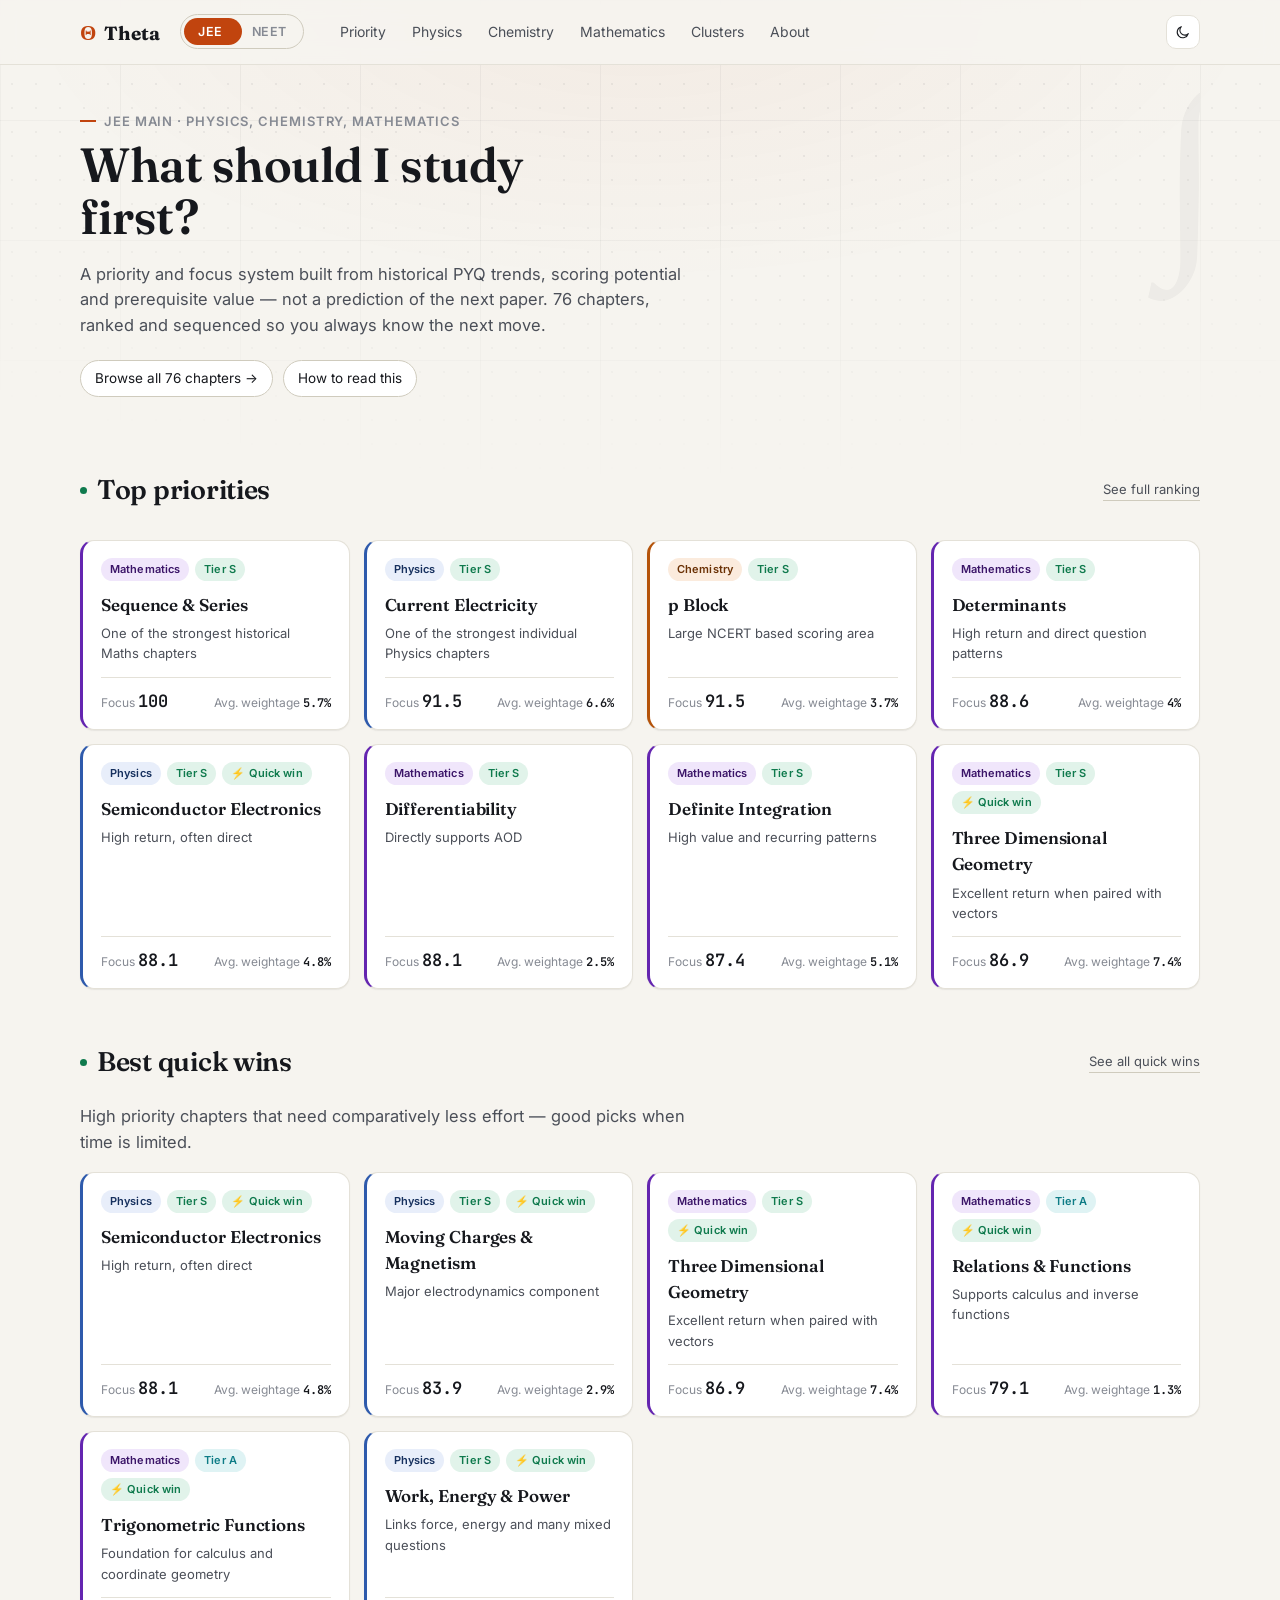
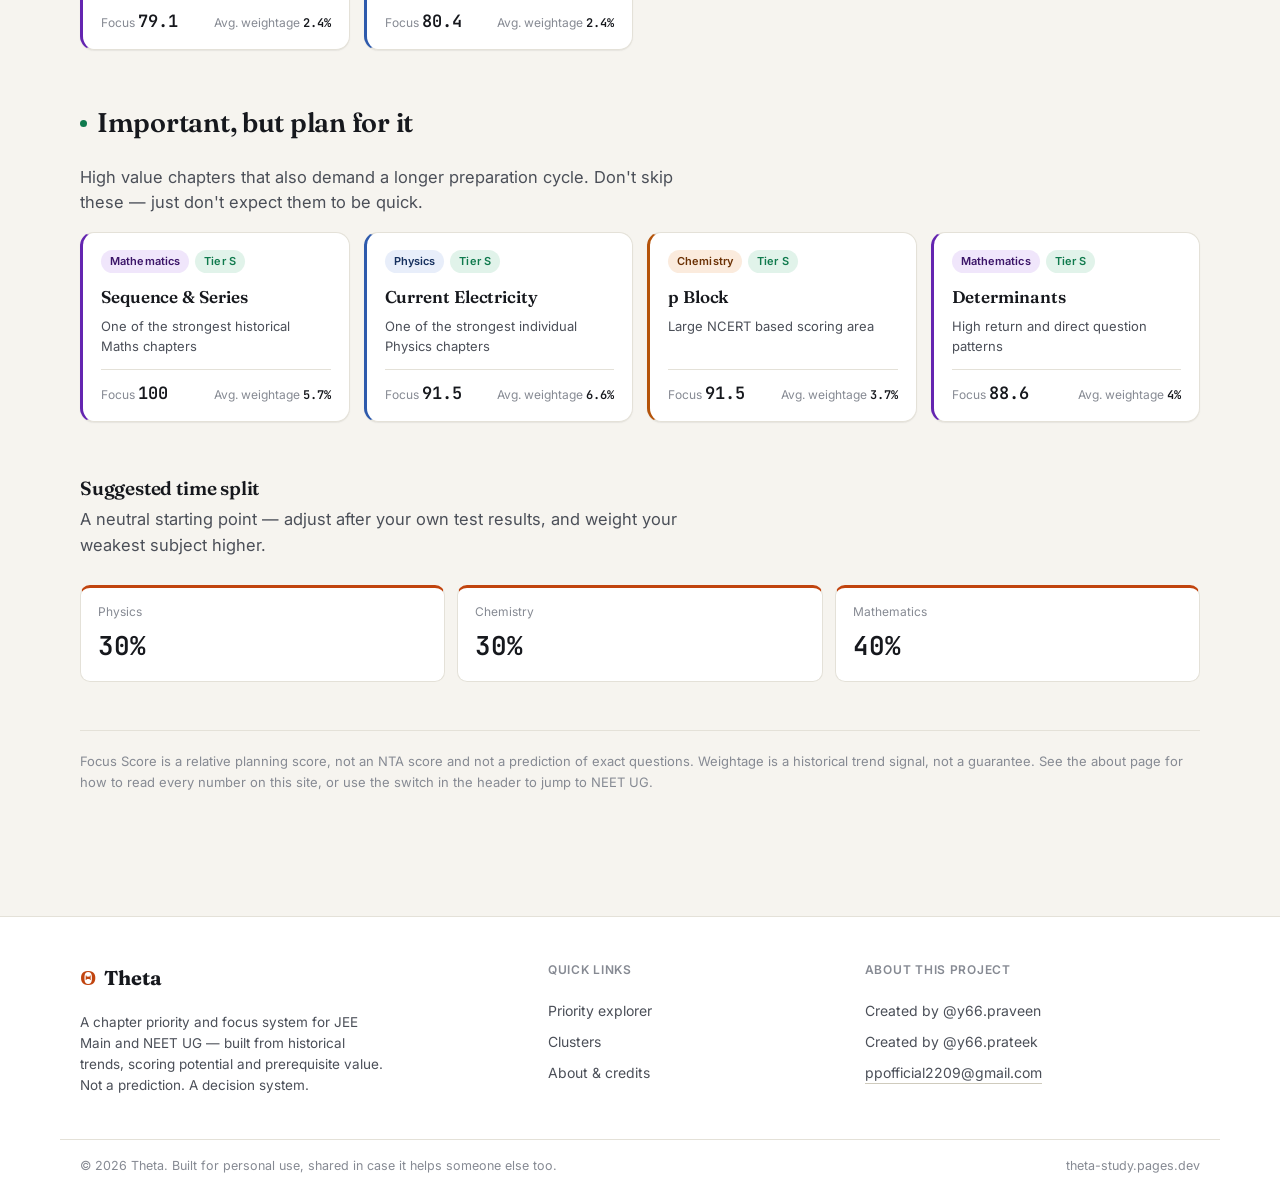
==== index.html @ f035efd3 "Initial Theta website" ====
<!DOCTYPE html>
<html lang="en">
<head>
<meta charset="UTF-8">
<meta name="viewport" content="width=device-width, initial-scale=1.0">
<meta name="theme-color" content="#F6F4EF" media="(prefers-color-scheme: light)">
<meta name="theme-color" content="#14161B" media="(prefers-color-scheme: dark)">

<title>Theta — what should I study first?</title>
<meta name="description" content="Theta is a chapter priority and focus system for JEE Main and NEET UG, built from historical trends, scoring potential and prerequisite value. Not a prediction — a decision system.">
<link rel="canonical" id="canonicalLink" href="https://theta-study.pages.dev/">

<meta property="og:type" content="website">
<meta property="og:title" content="Theta — what should I study first?">
<meta property="og:description" content="A priority and focus system for JEE Main and NEET UG.">
<meta property="og:site_name" content="Theta">

<link rel="preconnect" href="https://fonts.googleapis.com">
<link rel="preconnect" href="https://fonts.gstatic.com" crossorigin>
<link href="https://fonts.googleapis.com/css2?family=Fraunces:wght@500;600;700&family=Inter:wght@400;500;600&family=JetBrains+Mono:wght@500;600&display=swap" rel="stylesheet">
<link rel="stylesheet" href="/style.css">
<!-- Favicons -->
<!-- Dynamic JEE / NEET Favicons -->
<link rel="icon" type="image/x-icon" href="/icons/favicon-jee.ico" data-favicon="ico">
<link rel="icon" type="image/png" sizes="32x32" href="/icons/favicon-jee-32x32.png" data-favicon="32">
<link rel="icon" type="image/png" sizes="16x16" href="/icons/favicon-jee-16x16.png" data-favicon="16">
<link rel="apple-touch-icon" sizes="180x180" href="/icons/apple-touch-icon-jee.png" data-favicon="apple">
<script>
(function () {
  try {
    var saved = localStorage.getItem("theta_theme");
    var theme = saved === "dark" || saved === "light" ? saved
      : (window.matchMedia && window.matchMedia("(prefers-color-scheme: dark)").matches ? "dark" : "light");
    if (theme === "dark") document.documentElement.setAttribute("data-theme", "dark");
  } catch (e) {}
})();
</script>
</head>
<body>

<div class="bg-texture" aria-hidden="true"></div>
<div class="exam-transition" id="examTransition" aria-hidden="true"><span class="spinner"></span></div>

<header class="site-header">
  <div class="header-inner">
    <a href="/" class="brand" data-link data-nav="home">
      <span class="brand-mark" aria-hidden="true">&Theta;</span> Theta
    </a>

    <div class="exam-switch" id="examSwitch" role="group" aria-label="Switch exam">
      <button type="button" class="exam-switch-opt" data-exam-opt="jee">JEE</button>
      <button type="button" class="exam-switch-opt" data-exam-opt="neet">NEET</button>
      <span class="exam-switch-thumb" aria-hidden="true"></span>
    </div>

    <nav class="main-nav" id="mainNav">
      <a data-link data-nav="priority">Priority</a>
      <a data-link data-nav="subjects"></a>
      <a data-link data-nav="clusters">Clusters</a>
      <a data-link data-nav="about">About</a>
    </nav>
    <button id="themeToggle" class="theme-toggle" type="button" aria-label="Toggle dark mode" title="Toggle dark mode">
      <svg width="16" height="16" viewBox="0 0 24 24" fill="none" xmlns="http://www.w3.org/2000/svg">
        <path d="M20 14.5A8.5 8.5 0 1 1 9.5 4a7 7 0 0 0 10.5 10.5Z" stroke="currentColor" stroke-width="1.6" stroke-linejoin="round"/>
      </svg>
    </button>
    <button id="menuToggle" class="menu-toggle" type="button" aria-label="Open menu" aria-controls="mobileNavPanel" aria-expanded="false">
      <svg class="icon-menu" width="18" height="18" viewBox="0 0 24 24" fill="none" xmlns="http://www.w3.org/2000/svg" aria-hidden="true">
        <path d="M4 7h16M4 12h16M4 17h16" stroke="currentColor" stroke-width="1.7" stroke-linecap="round"/>
      </svg>
      <svg class="icon-close" width="18" height="18" viewBox="0 0 24 24" fill="none" xmlns="http://www.w3.org/2000/svg" aria-hidden="true">
        <path d="M6 6l12 12M18 6L6 18" stroke="currentColor" stroke-width="1.7" stroke-linecap="round"/>
      </svg>
    </button>
  </div>
</header>

<div class="mobile-nav-backdrop" id="mobileNavBackdrop"></div>
<aside class="mobile-nav-panel" id="mobileNavPanel" aria-hidden="true">
  <div class="panel-head">
    <span class="brand"><span class="brand-mark" aria-hidden="true">&Theta;</span> Theta</span>
    <button id="mobileNavClose" class="menu-toggle" type="button" aria-label="Close menu">
      <svg width="18" height="18" viewBox="0 0 24 24" fill="none" xmlns="http://www.w3.org/2000/svg" aria-hidden="true">
        <path d="M6 6l12 12M18 6L6 18" stroke="currentColor" stroke-width="1.7" stroke-linecap="round"/>
      </svg>
    </button>
  </div>
  <div class="exam-switch exam-switch-mobile" id="examSwitchMobile" role="group" aria-label="Switch exam">
    <button type="button" class="exam-switch-opt" data-exam-opt="jee">JEE</button>
    <button type="button" class="exam-switch-opt" data-exam-opt="neet">NEET</button>
    <span class="exam-switch-thumb" aria-hidden="true"></span>
  </div>
  <nav class="inner" id="mobileNavInner">
    <a data-link data-nav="priority">Priority</a>
    <a data-link data-nav="subjects"></a>
    <a data-link data-nav="clusters">Clusters</a>
    <a data-link data-nav="about">About</a>
  </nav>
</aside>

<main class="page" id="pageArea">
  <!-- Views render here -->
</main>

<footer class="site-footer-full">
  <div class="footer-inner">
    <div class="footer-col footer-brand-col">
      <div class="brand" style="font-size:20px;"><span class="brand-mark" aria-hidden="true">&Theta;</span> Theta</div>
      <p class="footer-tagline">A chapter priority and focus system for JEE Main and NEET UG — built from historical
      trends, scoring potential and prerequisite value. Not a prediction. A decision system.</p>
    </div>
    <div class="footer-col">
      <h4>Quick links</h4>
      <a data-link data-nav="priority">Priority explorer</a>
      <a data-link data-nav="clusters">Clusters</a>
      <a data-link data-nav="about">About &amp; credits</a>
    </div>
    <div class="footer-col">
      <h4>About this project</h4>
      <a href="https://www.instagram.com/y66.praveen/" target="_blank" rel="noopener">
        Created by @y66.praveen
      </a>
      <a href="https://www.instagram.com/y66.prateek/" target="_blank" rel="noopener">
        Created by @y66.prateek
      </a>
      <a href="mailto:ppofficial2209@gmail.com" class="footer-text footer-email">ppofficial2209@gmail.com</a>

    </div>
  </div>
  <div class="footer-bottom">
    <span>&copy; 2026 Theta. Built for personal use, shared in case it helps someone else too.</span>
    <span>theta-study.pages.dev</span>
  </div>
</footer>

<script src="/data.js"></script>
<script src="/data_neet.js"></script>
<script src="/seo.js"></script>
<script src="/script.js"></script>
</body>
</html>
---- style.css ----
/* ===========================================================================
   JEE Focus — design tokens & global styles
   Palette unchanged: warm paper, dark ink, three subject hues, four tier hues.
   This pass adds depth/hierarchy on top of that palette — no new hues added.
   =========================================================================== */

:root {
  --paper: #F6F4EF;
  --paper-raised: #FFFFFF;
  --ink: #16181D;
  --ink-soft: #4B4F58;
  --ink-mute: #868A93;
  --line: #E4E1D8;
  --line-strong: #CFCBBD;

  --physics: #2E5AAC;
  --physics-bg: #E8EEFA;
  --physics-ink: #16305E;

  --chemistry: #B4530A;
  --chemistry-bg: #FBEBDD;
  --chemistry-ink: #6B3105;

  --maths: #6425B0;
  --maths-bg: #F0E6FB;
  --maths-ink: #3B1568;

  --tier-s: #0F7A4D;
  --tier-s-bg: #E1F3EA;
  --tier-a: #0E7C86;
  --tier-a-bg: #DFF3F4;
  --tier-b: #B07A0A;
  --tier-b-bg: #FBEFD8;
  --tier-c: #6B6F78;
  --tier-c-bg: #EBEAE5;

  --accent-line: #D97706;
  --accent-line-jee: #C1440E;
  --accent-line-neet: #2454C7;

  --botany: #3F7D3B;
  --botany-bg: #E6F0E3;
  --botany-ink: #24491F;
  --zoology: #1F7A72;
  --zoology-bg: #E1F1EF;
  --zoology-ink: #0F433E;

  --dot-color: rgba(22, 24, 29, 0.06);
  --grid-line: rgba(22, 24, 29, 0.045);

  --radius: 10px;
  --radius-lg: 14px;
  --font-display: "Fraunces", Georgia, serif;
  --font-body: "Inter", -apple-system, sans-serif;
  --font-mono: "JetBrains Mono", monospace;

  --shadow-card: 0 1px 2px rgba(20,18,10,0.04), 0 1px 0 rgba(20,18,10,0.03);
  --shadow-hover: 0 10px 24px rgba(20,18,10,0.10);
}

[data-theme="dark"] {
  --paper: #14161B;
  --paper-raised: #1C1F26;
  --ink: #EDEBE3;
  --ink-soft: #B7B9BF;
  --ink-mute: #7C7F87;
  --line: #2A2D34;
  --line-strong: #3A3E47;

  --physics-bg: #1B2740;
  --physics-ink: #A9C2F0;
  --chemistry-bg: #3A2410;
  --chemistry-ink: #F3B980;
  --maths-bg: #2A1B42;
  --maths-ink: #D2AEF2;

  --tier-s-bg: #113526;
  --tier-a-bg: #103135;
  --tier-b-bg: #362A0E;
  --tier-c-bg: #2A2B2E;

  --botany-bg: #16321A;
  --botany-ink: #8FCB84;
  --zoology-bg: #123330;
  --zoology-ink: #7FD6CD;

  --dot-color: rgba(237, 235, 227, 0.055);
  --grid-line: rgba(237, 235, 227, 0.035);

  --shadow-card: 0 1px 2px rgba(0,0,0,0.3);
  --shadow-hover: 0 14px 30px rgba(0,0,0,0.45);
}

[data-exam="jee"] { --accent-line: var(--accent-line-jee); --exam-wash: rgba(193, 68, 14, 0.05); }
[data-exam="neet"] { --accent-line: var(--accent-line-neet); --exam-wash: rgba(36, 84, 199, 0.05); }
[data-theme="dark"][data-exam="jee"] { --exam-wash: rgba(216, 96, 48, 0.07); }
[data-theme="dark"][data-exam="neet"] { --exam-wash: rgba(90, 140, 235, 0.08); }

* { box-sizing: border-box; }
html { scroll-behavior: smooth; }
@media (prefers-reduced-motion: reduce) {
  html { scroll-behavior: auto; }
  *, *::before, *::after {
    animation-duration: 0.001ms !important;
    transition-duration: 0.001ms !important;
  }
}

body {
  margin: 0;
  background: var(--paper);
  color: var(--ink);
  font-family: var(--font-body);
  font-size: 16px;
  line-height: 1.55;
  -webkit-font-smoothing: antialiased;
  position: relative;
}

/* ---------------------------------------------------------------------
   Background texture — fine dot grid + a faint coordinate line pair.
   Fixed, decorative, never intercepts clicks, identical structure in
   both themes (only --dot-color / --grid-line swap).
   --------------------------------------------------------------------- */
.bg-texture {
  position: fixed;
  inset: 0;
  z-index: -1;
  pointer-events: none;
  background-image:
    radial-gradient(ellipse 70% 45% at 50% 0%, var(--exam-wash), transparent 70%),
    radial-gradient(circle, var(--dot-color) 1px, transparent 1px),
    linear-gradient(var(--grid-line) 1px, transparent 1px),
    linear-gradient(90deg, var(--grid-line) 1px, transparent 1px);
  background-size: 100% 100%, 24px 24px, 120px 120px, 120px 120px;
  background-position: 0 0, 0 0, 0 0, 0 0;
  mask-image: radial-gradient(ellipse 100% 60% at 50% 0%, black 40%, transparent 90%);
  transition: background-image .3s ease;
}

a { color: inherit; text-decoration: none; }
button, input, select { font-family: inherit; font-size: inherit; color: inherit; }

h1, h2, h3, h4 {
  font-family: var(--font-display);
  font-weight: 600;
  margin: 0 0 0.4em;
  letter-spacing: -0.01em;
}
h1 { font-size: clamp(32px, 5vw, 48px); line-height: 1.08; }
h2 { font-size: clamp(21px, 2.8vw, 27px); }
h3 { font-size: 18px; }
p { margin: 0 0 1em; color: var(--ink-soft); }

.num { font-family: var(--font-mono); font-variant-numeric: tabular-nums; }

:focus-visible { outline: 2px solid var(--accent-line); outline-offset: 2px; }

/* ---------------------------------------------------------------------
   Header / nav
   --------------------------------------------------------------------- */
.site-header {
  position: sticky;
  top: 0;
  z-index: 40;
  background: color-mix(in srgb, var(--paper) 88%, transparent);
  backdrop-filter: blur(10px);
  border-bottom: 1px solid var(--line);
}
.header-inner {
  max-width: 1160px;
  margin: 0 auto;
  padding: 14px 20px;
  display: flex;
  align-items: center;
  gap: 20px;
}
.brand {
  font-family: var(--font-display);
  font-weight: 700;
  font-size: 19px;
  display: flex;
  align-items: baseline;
  gap: 8px;
  white-space: nowrap;
}
.brand .brand-mark {
  color: var(--accent-line);
  font-family: var(--font-display);
  font-size: 21px;
  transition: color .25s ease;
}

.main-nav {
  display: flex;
  gap: 2px;
  margin-left: 4px;
}
.main-nav a {
  position: relative;
  padding: 7px 12px;
  border-radius: var(--radius);
  font-size: 14px;
  color: var(--ink-soft);
  transition: color .15s;
}
.main-nav a::after {
  content: "";
  position: absolute;
  left: 12px;
  right: 12px;
  bottom: 3px;
  height: 2px;
  background: var(--accent-line);
  transform: scaleX(0);
  transform-origin: left;
  transition: transform .18s ease;
}
.main-nav a:hover { color: var(--ink); }
.main-nav a:hover::after, .main-nav a.active::after { transform: scaleX(1); }
.main-nav a.active { color: var(--ink); font-weight: 600; }

.theme-toggle, .menu-toggle {
  border: 1px solid var(--line);
  background: var(--paper-raised);
  border-radius: var(--radius);
  width: 34px;
  height: 34px;
  display: flex;
  align-items: center;
  justify-content: center;
  cursor: pointer;
  flex: none;
}
.theme-toggle { margin-left: auto; }
@media (max-width: 760px) {
  .theme-toggle { margin-left: 0; }
}
.menu-toggle { display: none; }
.menu-toggle .icon-close { display: none; }
.menu-toggle[aria-expanded="true"] .icon-menu { display: none; }
.menu-toggle[aria-expanded="true"] .icon-close { display: block; }

/* Slide-in drawer (right side) + backdrop, replacing the old dropdown. */
.mobile-nav-backdrop {
  position: fixed;
  inset: 0;
  background: rgba(12, 11, 8, 0.45);
  opacity: 0;
  pointer-events: none;
  transition: opacity .22s ease;
  z-index: 55;
}
.mobile-nav-backdrop.open { opacity: 1; pointer-events: auto; }

.mobile-nav-panel {
  display: none;
  position: fixed;
  top: 0;
  right: 0;
  height: 100vh;
  width: min(78vw, 300px);
  background: var(--paper-raised);
  border-left: 1px solid var(--line);
  box-shadow: -14px 0 34px rgba(0, 0, 0, 0.18);
  transform: translateX(100%);
  transition: transform .28s ease;
  z-index: 60;
  flex-direction: column;
}
.mobile-nav-panel.open { transform: translateX(0); }
.mobile-nav-panel .panel-head {
  display: flex;
  align-items: center;
  justify-content: space-between;
  padding: 16px 18px;
  border-bottom: 1px solid var(--line);
  flex: none;
}
.mobile-nav-panel .panel-head .brand { font-size: 17px; }
.mobile-nav-panel .inner {
  padding: 10px;
  display: flex;
  flex-direction: column;
  gap: 2px;
  overflow-y: auto;
}
.mobile-nav-panel a {
  padding: 14px 14px;
  font-size: 15.5px;
  color: var(--ink-soft);
  border-radius: var(--radius);
  transition: background .15s, color .15s;
}
.mobile-nav-panel a:hover { background: var(--paper); color: var(--ink); }
.mobile-nav-panel a.active { background: var(--paper); color: var(--ink); font-weight: 600; }

@media (max-width: 760px) {
  .main-nav { display: none; }
  .menu-toggle { display: flex; }
  .mobile-nav-panel { display: flex; }
  .header-inner > .exam-switch { display: none; }
}

/* ---------------------------------------------------------------------
   Layout
   --------------------------------------------------------------------- */
.page { max-width: 1160px; margin: 0 auto; padding: 28px 20px 84px; }
.page-enter { animation: pageIn .3s ease both; }
@keyframes pageIn { from { opacity: 0; transform: translateY(6px); } to { opacity: 1; transform: none; } }

.eyebrow {
  font-size: 13px;
  color: var(--ink-mute);
  text-transform: uppercase;
  letter-spacing: .07em;
  font-weight: 600;
  margin-bottom: 8px;
  display: flex;
  align-items: center;
  gap: 8px;
}
.eyebrow::before {
  content: "";
  width: 16px;
  height: 2px;
  background: var(--accent-line);
  display: inline-block;
}
.lede { font-size: 16.5px; color: var(--ink-soft); max-width: 620px; }

.section { margin-top: 52px; }
.section-head {
  display: flex;
  align-items: baseline;
  justify-content: space-between;
  gap: 12px;
  margin-bottom: 18px;
}
.section-head h2 { display: flex; align-items: center; gap: 10px; }
.section-head h2::before {
  content: "";
  width: 7px;
  height: 7px;
  border-radius: 50%;
  background: var(--tier-s);
  display: inline-block;
}
.section-head .see-all {
  font-size: 13px;
  color: var(--ink-soft);
  border-bottom: 1px solid var(--line-strong);
  padding-bottom: 1px;
  white-space: nowrap;
}
.section-head .see-all:hover { color: var(--ink); border-color: var(--ink); }

/* ---------------------------------------------------------------------
   Hero
   --------------------------------------------------------------------- */
.page-hero {
  position: relative;
  padding: 18px 0 20px;
  overflow: hidden;
}
.page-hero .glyph {
  position: absolute;
  font-family: var(--font-display);
  font-size: 220px;
  line-height: 1;
  color: var(--ink);
  opacity: .035;
  top: -40px;
  right: -20px;
  pointer-events: none;
  user-select: none;
}
.page-hero h1 { max-width: 15ch; }
.page-hero .lede { margin-top: 14px; }
.hero-actions { display: flex; gap: 10px; margin-top: 22px; flex-wrap: wrap; }

/* ---------------------------------------------------------------------
   Badges (subject / tier / effort)
   --------------------------------------------------------------------- */
.badge {
  display: inline-flex;
  align-items: center;
  gap: 4px;
  font-size: 11px;
  font-weight: 600;
  padding: 3px 9px;
  border-radius: 20px;
  letter-spacing: .01em;
  white-space: nowrap;
}
.badge-physics { background: var(--physics-bg); color: var(--physics-ink); }
.badge-chemistry { background: var(--chemistry-bg); color: var(--chemistry-ink); }
.badge-maths { background: var(--maths-bg); color: var(--maths-ink); }
.badge-tier-s { background: var(--tier-s-bg); color: var(--tier-s); }
.badge-tier-a { background: var(--tier-a-bg); color: var(--tier-a); }
.badge-tier-b { background: var(--tier-b-bg); color: var(--tier-b); }
.badge-tier-c { background: var(--tier-c-bg); color: var(--tier-c); }
.badge-quickwin { background: var(--tier-s-bg); color: var(--tier-s); }
.badge-outline { background: transparent; border: 1px solid var(--line-strong); color: var(--ink-soft); }

/* ---------------------------------------------------------------------
   Chapter cards
   --------------------------------------------------------------------- */
.card-grid { display: grid; grid-template-columns: repeat(auto-fill, minmax(252px, 1fr)); gap: 14px; }

.chapter-card {
  --subj-color: var(--ink-mute);
  background: var(--paper-raised);
  border: 1px solid var(--line);
  border-left: 3px solid var(--subj-color);
  border-radius: var(--radius-lg);
  padding: 17px 18px 15px;
  box-shadow: var(--shadow-card);
  transition: transform .16s ease, box-shadow .16s ease, border-color .16s ease;
  display: flex;
  flex-direction: column;
  height: 100%;
}
.chapter-card.subj-physics { --subj-color: var(--physics); }
.chapter-card.subj-chemistry { --subj-color: var(--chemistry); }
.chapter-card.subj-maths { --subj-color: var(--maths); }

.chapter-card:hover {
  transform: translateY(-3px);
  box-shadow: var(--shadow-hover);
  border-color: var(--line-strong);
}
.chapter-card .row-top {
  display: flex;
  flex-wrap: wrap;
  align-items: center;
  gap: 6px;
  margin-bottom: 11px;
}
.chapter-card h3 { font-size: 17px; margin: 0 0 5px; letter-spacing: -0.005em; }
.chapter-card .why {
  font-size: 13px;
  color: var(--ink-soft);
  margin: 0 0 13px;
  display: -webkit-box;
  -webkit-line-clamp: 2;
  line-clamp: 2; /* standard property for compatibility */
  -webkit-box-orient: vertical;
  overflow: hidden;
}
.chapter-card .stat-row {
  display: flex;
  justify-content: space-between;
  align-items: baseline;
  font-size: 12px;
  color: var(--ink-mute);
  border-top: 1px solid var(--line);
  padding-top: 10px;
  margin-top: auto;
}
.chapter-card .stat-row .stat-primary .num { font-size: 17px; color: var(--ink); font-weight: 600; }
.chapter-card .stat-row b { color: var(--ink); font-weight: 600; font-family: var(--font-mono); }

/* ---------------------------------------------------------------------
   Filter bar
   --------------------------------------------------------------------- */
.controls-panel {
  background: var(--paper-raised);
  border: 1px solid var(--line);
  border-radius: var(--radius-lg);
  padding: 14px 16px;
  margin-bottom: 18px;
  box-shadow: var(--shadow-card);
}
.filter-bar { display: flex; flex-wrap: wrap; gap: 8px; align-items: center; }
.filter-bar + .filter-bar { margin-top: 10px; padding-top: 10px; border-top: 1px solid var(--line); }
.filter-group-label {
  font-size: 11px;
  text-transform: uppercase;
  letter-spacing: .05em;
  color: var(--ink-mute);
  margin-right: 2px;
}
.filter-chip {
  font-size: 13px;
  padding: 6px 12px;
  border-radius: 20px;
  border: 1px solid var(--line-strong);
  background: var(--paper);
  color: var(--ink-soft);
  cursor: pointer;
  transition: transform .12s ease, background .15s, color .15s, border-color .15s;
}
.filter-chip:hover { border-color: var(--ink-soft); transform: translateY(-1px); }
.filter-chip.active { background: var(--ink); color: var(--paper); border-color: var(--ink); }
.filter-divider { width: 1px; height: 18px; background: var(--line-strong); margin: 0 2px; }
.sort-row { font-size: 13px; color: var(--ink-mute); gap: 14px; }
.sort-row a.active-sort { font-weight: 600; color: var(--ink); }
.result-count { font-size: 13px; color: var(--ink-mute); margin-bottom: 12px; }

/* ---------------------------------------------------------------------
   Priority list (ranking)
   --------------------------------------------------------------------- */
.priority-list { display: flex; flex-direction: column; gap: 7px; }
.priority-row {
  display: grid;
  grid-template-columns: 44px 1fr 90px 74px;
  align-items: center;
  gap: 14px;
  padding: 13px 16px;
  background: var(--paper-raised);
  border: 1px solid var(--line);
  border-radius: var(--radius);
  transition: border-color .15s, transform .15s, box-shadow .15s;
}
.priority-row:hover { border-color: var(--line-strong); transform: translateX(3px); box-shadow: var(--shadow-card); }
.priority-row .rank {
  color: var(--ink-mute);
  font-family: var(--font-mono);
  font-size: 15px;
  text-align: center;
}
.priority-row.top-rank .rank {
  color: var(--paper);
  background: var(--tier-s);
  border-radius: 50%;
  width: 30px;
  height: 30px;
  display: flex;
  align-items: center;
  justify-content: center;
  font-weight: 700;
  font-size: 13px;
}
.priority-row .chap { display: flex; align-items: center; gap: 8px; flex-wrap: wrap; }
.priority-row .chap-name { font-weight: 600; font-size: 14.5px; }
.priority-row .metric { text-align: right; font-family: var(--font-mono); font-size: 14.5px; }
.priority-row .metric-label {
  display: block;
  font-size: 10px;
  color: var(--ink-mute);
  font-family: var(--font-body);
  text-transform: uppercase;
  letter-spacing: .04em;
}

@media (max-width: 720px) {
  .priority-row { grid-template-columns: 34px 1fr; row-gap: 8px; }
  .priority-row .metric { text-align: left; }
  .priority-row .metrics-wrap { grid-column: 1 / -1; display: flex; gap: 22px; }
}

/* ---------------------------------------------------------------------
   Chapter detail
   --------------------------------------------------------------------- */
.detail-head { display: flex; flex-wrap: wrap; gap: 8px; align-items: center; margin-bottom: 12px; }

.stat-cards { display: grid; grid-template-columns: repeat(auto-fit, minmax(140px, 1fr)); gap: 12px; margin: 26px 0; }
.stat-card {
  background: var(--paper-raised);
  border: 1px solid var(--line);
  border-top: 3px solid var(--accent-line);
  border-radius: var(--radius);
  padding: 15px 17px;
}
.stat-card .label { font-size: 12px; color: var(--ink-mute); margin-bottom: 5px; }
.stat-card .value { font-family: var(--font-mono); font-size: 26px; font-weight: 600; }

.stat-strip {
  display: flex;
  flex-wrap: wrap;
  gap: 24px;
  padding: 14px 0;
  border-top: 1px solid var(--line);
  border-bottom: 1px solid var(--line);
  margin: 20px 0;
}
.stat-strip .item { display: flex; flex-direction: column; gap: 2px; }
.stat-strip .item .label { font-size: 12px; color: var(--ink-mute); }
.stat-strip .item .value { font-family: var(--font-mono); font-size: 17px; font-weight: 600; color: var(--ink); }

.detail-section { margin-top: 34px; }
.detail-section h2 { font-size: 19px; }
.kv-list { display: grid; grid-template-columns: 160px 1fr; gap: 9px 16px; font-size: 14.5px; }
.kv-list dt { color: var(--ink-mute); }
.kv-list dd { margin: 0; }
.pill-links { display: flex; flex-wrap: wrap; gap: 8px; }
.pill-link {
  padding: 7px 14px;
  border-radius: 20px;
  border: 1px solid var(--line-strong);
  font-size: 13.5px;
  background: var(--paper-raised);
  transition: border-color .15s, transform .15s;
}
.pill-link:hover { border-color: var(--ink-soft); transform: translateY(-1px); }
.callout {
  background: var(--paper-raised);
  border-left: 3px solid var(--accent-line);
  border-radius: 0 var(--radius) var(--radius) 0;
  padding: 13px 17px;
  font-size: 14px;
  color: var(--ink-soft);
}

/* ---------------------------------------------------------------------
   Cluster sequence
   --------------------------------------------------------------------- */
.cluster-card {
  background: var(--paper-raised);
  border: 1px solid var(--line);
  border-radius: var(--radius-lg);
  padding: 19px 21px;
  box-shadow: var(--shadow-card);
  margin-bottom: 14px;
  transition: transform .15s, box-shadow .15s;
}
.cluster-card:hover { transform: translateY(-2px); box-shadow: var(--shadow-hover); }
.cluster-seq { display: flex; flex-wrap: wrap; align-items: center; gap: 6px; margin: 11px 0; font-size: 14px; }
.cluster-seq .step { padding: 5px 11px; background: var(--paper); border: 1px solid var(--line); border-radius: 20px; }
.cluster-seq .arrow { color: var(--ink-mute); }
.cluster-meta { display: grid; grid-template-columns: repeat(auto-fit, minmax(170px,1fr)); gap: 12px; margin-top: 14px; font-size: 13px; }
.cluster-meta div span { display: block; color: var(--ink-mute); font-size: 11px; text-transform: uppercase; letter-spacing: .04em; margin-bottom: 3px; }

/* ---------------------------------------------------------------------
   About Page Custom Stylings
   --------------------------------------------------------------------- */
.formula-container {
  margin: 22px 0;
}
.formula-box {
  background: var(--paper-raised);
  border: 1px solid var(--line-strong);
  border-left: 4px solid var(--accent-line);
  padding: 20px;
  border-radius: var(--radius);
  font-family: var(--font-mono);
  font-size: clamp(13px, 1.8vw, 15px);
  color: var(--ink);
  box-shadow: var(--shadow-card);
  text-align: center;
  margin-bottom: 20px;
}
.methodology-list {
  display: flex;
  flex-direction: column;
  gap: 14px;
  margin: 24px 0;
  padding: 0;
  list-style: none;
}
.methodology-item {
  display: flex;
  align-items: flex-start;
  gap: 14px;
  font-size: 15px;
  color: var(--ink-soft);
}
.methodology-icon {
  background: var(--exam-wash);
  color: var(--accent-line);
  width: 26px;
  height: 26px;
  border-radius: 50%;
  display: flex;
  align-items: center;
  justify-content: center;
  font-size: 12px;
  font-weight: 700;
  flex: none;
  margin-top: 1px;
}
.tier-matrix {
  display: grid;
  grid-template-columns: repeat(auto-fit, minmax(220px, 1fr));
  gap: 14px;
  margin-top: 20px;
}
.tier-matrix-card {
  background: var(--paper-raised);
  border: 1px solid var(--line);
  border-radius: var(--radius);
  padding: 18px;
  box-shadow: var(--shadow-card);
  transition: transform 0.15s, box-shadow 0.15s;
}
.tier-matrix-card:hover {
  transform: translateY(-2px);
  box-shadow: var(--shadow-hover);
}
.tier-matrix-card.tier-s { border-top: 3px solid var(--tier-s); }
.tier-matrix-card.tier-a { border-top: 3px solid var(--tier-a); }
.tier-matrix-card.tier-b { border-top: 3px solid var(--tier-b); }
.tier-matrix-card.tier-c { border-top: 3px solid var(--tier-c); }

.tier-matrix-header {
  display: flex;
  justify-content: space-between;
  align-items: center;
  margin-bottom: 10px;
}
.tier-matrix-title {
  font-weight: 700;
  font-size: 15px;
  color: var(--ink);
}
.tier-matrix-range {
  font-family: var(--font-mono);
  font-size: 11px;
  color: var(--ink-mute);
  background: var(--paper);
  padding: 2px 6px;
  border-radius: 4px;
}
.tier-matrix-desc {
  font-size: 13px;
  color: var(--ink-soft);
  margin: 0;
  line-height: 1.45;
}
.credits-links-list {
  padding-left: 0;
  list-style: none;
  display: flex;
  flex-direction: column;
  gap: 8px;
}
.credits-links-list li {
  font-size: 14.5px;
}
.credits-links-list a, .detail-section a {
  color: var(--accent-line);
  text-decoration: underline;
  text-underline-offset: 3px;
  transition: color 0.15s, text-decoration-color 0.15s;
}
.credits-links-list a:hover, .detail-section a:hover {
  color: var(--ink);
  text-decoration-color: var(--ink);
}

/* ---------------------------------------------------------------------
   Misc
   --------------------------------------------------------------------- */
.disclaimer-strip {
  border-top: 1px solid var(--line);
  padding: 20px 0 0;
  font-size: 13px;
  color: var(--ink-mute);
  margin-top: 48px;
}
.site-footer-full {
  border-top: 1px solid var(--line);
  background: var(--paper-raised);
  margin-top: 40px;
}
.footer-inner {
  max-width: 1160px;
  margin: 0 auto;
  padding: 44px 20px 30px;
  display: grid;
  grid-template-columns: 1.3fr 0.85fr 1fr;
  gap: 32px;
}
.footer-brand-col .footer-tagline { font-size: 13.5px; max-width: 34ch; margin-top: 10px; }
.footer-col h4 {
  font-family: var(--font-body);
  font-size: 12px;
  text-transform: uppercase;
  letter-spacing: .06em;
  color: var(--ink-mute);
  margin: 0 0 12px;
  font-weight: 600;
}
.footer-col { display: flex; flex-direction: column; gap: 9px; }
.footer-col a, .footer-text {
  font-size: 14px;
  color: var(--ink-soft);
}
.footer-col a:hover { color: var(--ink); }
.footer-email { border-bottom: 1px solid var(--line-strong); width: fit-content; }
.footer-quip { font-size: 13px; color: var(--ink-mute); margin-top: 4px; font-style: italic; }
.footer-bottom {
  max-width: 1160px;
  margin: 0 auto;
  padding: 16px 20px 26px;
  border-top: 1px solid var(--line);
  display: flex;
  justify-content: space-between;
  gap: 12px;
  flex-wrap: wrap;
  font-size: 12.5px;
  color: var(--ink-mute);
}
@media (max-width: 720px) {
  .footer-inner { grid-template-columns: 1fr; gap: 26px; padding: 36px 20px 24px; }
}

.subject-tabs { display: flex; gap: 8px; margin-bottom: 26px; }
.subject-tab { padding: 8px 16px; border-radius: 20px; border: 1px solid var(--line-strong); font-size: 14px; font-weight: 600; transition: transform .12s; }
.subject-tab:hover { transform: translateY(-1px); }
.subject-tab.active.tab-physics { background: var(--physics-bg); color: var(--physics-ink); border-color: transparent; }
.subject-tab.active.tab-chemistry { background: var(--chemistry-bg); color: var(--chemistry-ink); border-color: transparent; }
.subject-tab.active.tab-maths { background: var(--maths-bg); color: var(--maths-ink); border-color: transparent; }
.subject-tab.active.tab-botany { background: var(--botany-bg); color: var(--botany-ink); border-color: transparent; }
.subject-tab.active.tab-zoology { background: var(--zoology-bg); color: var(--zoology-ink); border-color: transparent; }

.badge-botany { background: var(--botany-bg); color: var(--botany-ink); }
.badge-zoology { background: var(--zoology-bg); color: var(--zoology-ink); }
.chapter-card.subj-botany { --subj-color: var(--botany); }
.chapter-card.subj-zoology { --subj-color: var(--zoology); }

/* ---------------------------------------------------------------------
   Exam switcher — segmented pill with a sliding thumb.
   --------------------------------------------------------------------- */
.exam-switch {
  position: relative;
  display: inline-flex;
  background: var(--paper);
  border: 1px solid var(--line-strong);
  border-radius: 20px;
  padding: 3px;
  gap: 2px;
}
.exam-switch-opt {
  position: relative;
  z-index: 2;
  border: none;
  background: transparent;
  padding: 6px 14px;
  font-size: 12.5px;
  font-weight: 600;
  letter-spacing: .02em;
  color: var(--ink-mute);
  cursor: pointer;
  border-radius: 16px;
  transition: color .2s ease;
}
.exam-switch-opt.active { color: #FFFFFF; }
.exam-switch-thumb {
  position: absolute;
  top: 3px;
  left: 3px;
  width: calc(50% - 3px);
  height: calc(100% - 6px);
  background: var(--accent-line-jee);
  border-radius: 16px;
  transition: transform .26s cubic-bezier(.4,0,.2,1), background .26s ease;
  z-index: 1;
}
.exam-switch.is-neet .exam-switch-thumb { transform: translateX(100%); background: var(--accent-line-neet); }
.exam-switch-mobile { margin: 14px 10px 4px; align-self: flex-start; }

/* ---------------------------------------------------------------------
   Exam-switch transition overlay — a brief, deliberate pause
   --------------------------------------------------------------------- */
.exam-transition {
  position: fixed;
  inset: 0;
  z-index: 90;
  display: flex;
  align-items: center;
  justify-content: center;
  background: color-mix(in srgb, var(--paper) 88%, transparent);
  backdrop-filter: blur(3px);
  opacity: 0;
  pointer-events: none;
  transition: opacity .18s ease;
}
.exam-transition.active { opacity: 1; pointer-events: auto; }
.exam-transition .spinner {
  width: 30px;
  height: 30px;
  border-radius: 50%;
  border: 2.5px solid var(--line-strong);
  border-top-color: var(--accent-line);
  animation: spin .7s linear infinite;
}
@keyframes spin { to { transform: rotate(360deg); } }

.reveal { opacity: 0; transform: translateY(10px); transition: opacity .5s ease, transform .5s ease; }
.reveal.in-view { opacity: 1; transform: none; }

.sr-only {
  position: absolute; width: 1px; height: 1px; padding: 0; margin: -1px;
  overflow: hidden; clip: rect(0,0,0,0); white-space: nowrap; border: 0;
}
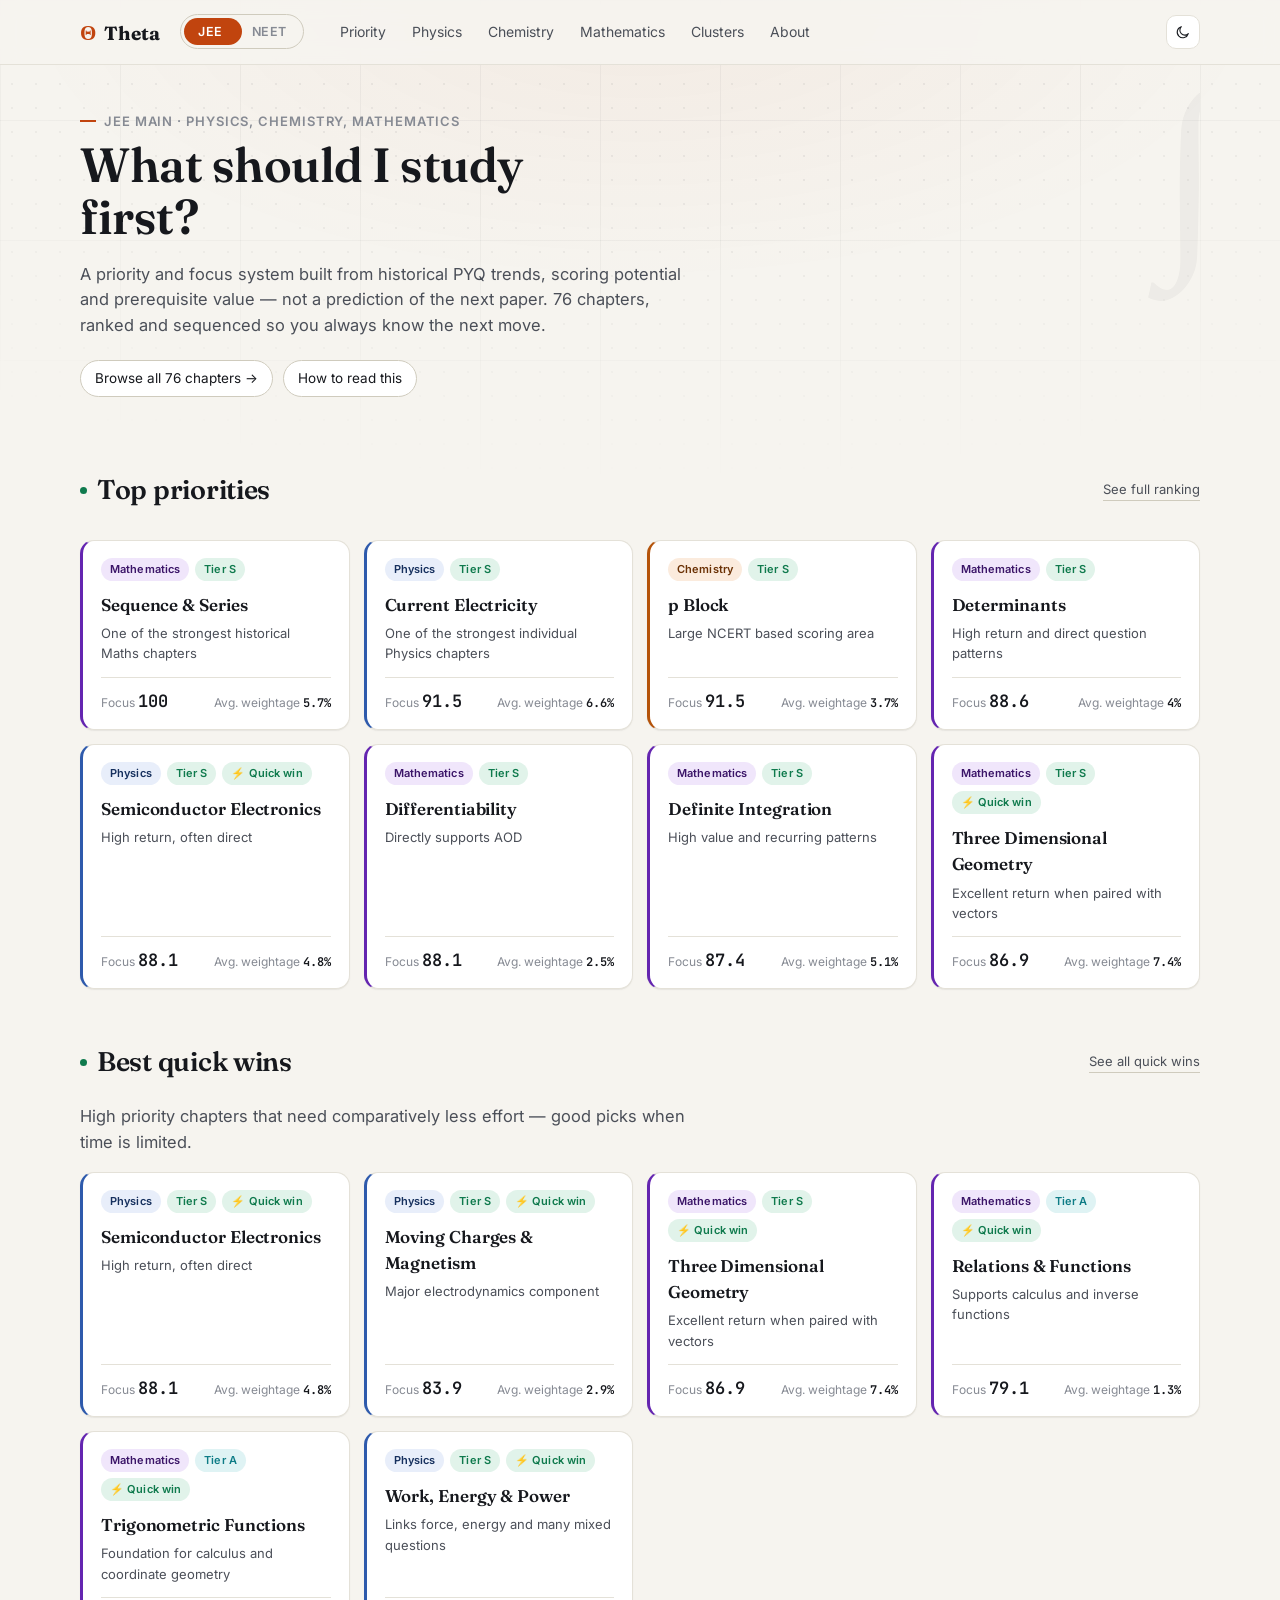
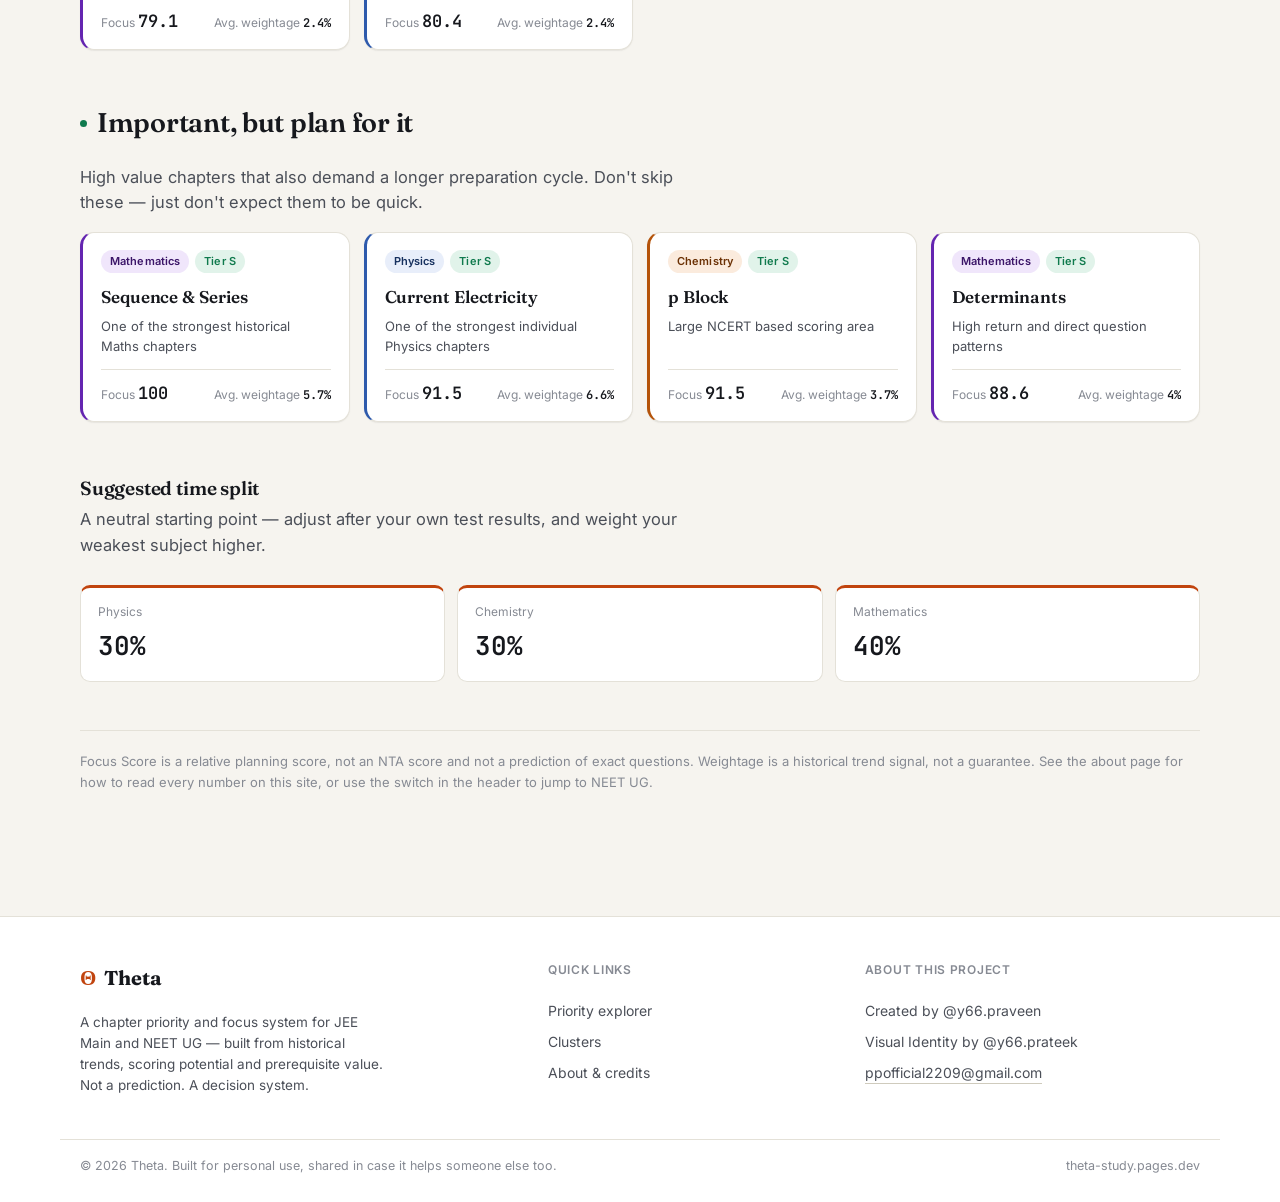
==== commit f4d9df42: "updat 1" ====
--- a/index.html
+++ b/index.html
@@ -21,10 +21,10 @@
 <link rel="stylesheet" href="/style.css">
 <!-- Favicons -->
 <!-- Dynamic JEE / NEET Favicons -->
-<link rel="icon" type="image/x-icon" href="/icons/favicon-jee.ico" data-favicon="ico">
-<link rel="icon" type="image/png" sizes="32x32" href="/icons/favicon-jee-32x32.png" data-favicon="32">
-<link rel="icon" type="image/png" sizes="16x16" href="/icons/favicon-jee-16x16.png" data-favicon="16">
-<link rel="apple-touch-icon" sizes="180x180" href="/icons/apple-touch-icon-jee.png" data-favicon="apple">
+<link class="favicon-tag" rel="icon" type="image/x-icon" href="/icons/favicon-jee.ico" data-favicon="ico">
+<link class="favicon-tag" rel="icon" type="image/png" sizes="32x32" href="/icons/favicon-jee-32x32.png" data-favicon="32">
+<link class="favicon-tag" rel="icon" type="image/png" sizes="16x16" href="/icons/favicon-jee-16x16.png" data-favicon="16">
+<link class="favicon-tag" rel="apple-touch-icon" sizes="180x180" href="/icons/apple-touch-icon-jee.png" data-favicon="apple">
 <script>
 (function () {
   try {
@@ -121,7 +121,7 @@
         Created by @y66.praveen
       </a>
       <a href="https://www.instagram.com/y66.prateek/" target="_blank" rel="noopener">
-        Created by @y66.prateek
+        Visual Identity by @y66.prateek
       </a>
       <a href="mailto:ppofficial2209@gmail.com" class="footer-text footer-email">ppofficial2209@gmail.com</a>
 
